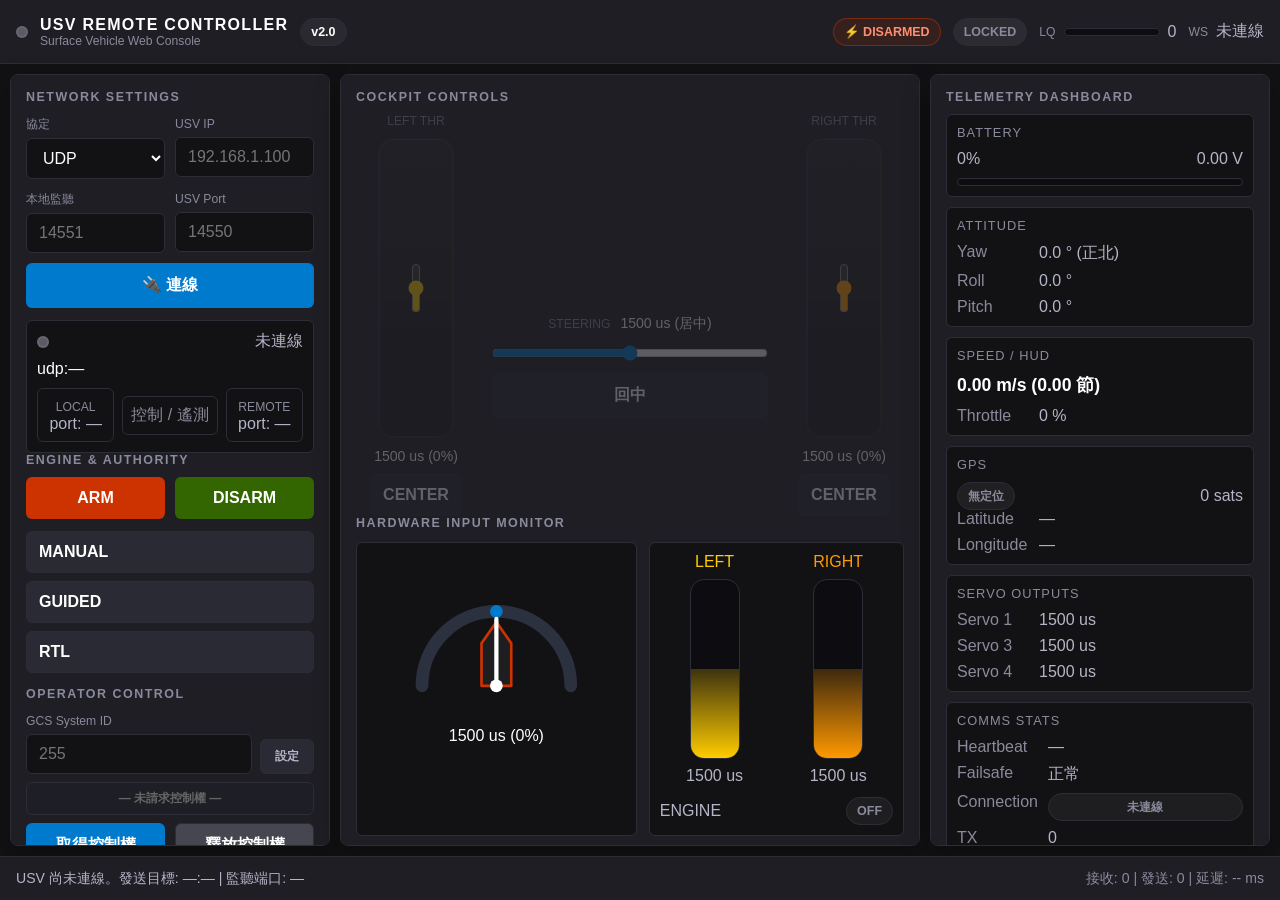
==== assets/index.html @ 4003ab5f "首次提交" ====
<!DOCTYPE html>
<html lang="zh-TW">
<head>
  <meta charset="UTF-8">
  <meta name="viewport" content="width=device-width, initial-scale=1.0">
  <title>USV Remote Controller</title>
  <link rel="stylesheet" href="style.css">
</head>
<body>
  <header class="app-header">
    <div class="header-left">
      <span class="status-dot offline" id="ws-dot"></span>
      <div>
        <div class="app-title">USV REMOTE CONTROLLER</div>
        <div class="app-subtitle">Surface Vehicle Web Console</div>
      </div>
      <span class="version-badge">v2.0</span>
    </div>

    <div class="header-right">
      <span class="arm-badge disarmed" id="arm-badge">⚡ DISARMED</span>
      <span class="mode-badge locked" id="mode-badge">LOCKED</span>
      <span class="failsafe-badge hidden" id="failsafe-badge">FAILSAFE</span>
      <div class="lq-wrap">
        <span class="mini-label">LQ</span>
        <div class="lq-track"><div id="lq-bar"></div></div>
        <span id="lq-val">0</span>
      </div>
      <div class="ws-wrap">
        <span class="mini-label">WS</span>
        <span id="ws-label">未連線</span>
      </div>
    </div>
  </header>

  <main class="main-grid">
    <section class="panel left-panel">
      <div class="section-title">Network Settings</div>
      <div class="field-grid">
        <div>
          <label class="field-label" for="conn-proto">協定</label>
          <select id="conn-proto" class="inp-field">
            <option value="udp">UDP</option>
            <option value="tcp">TCP</option>
          </select>
        </div>
        <div>
          <label class="field-label" for="conn-ip">USV IP</label>
          <input id="conn-ip" class="inp-field" type="text" placeholder="192.168.1.100">
        </div>
        <div>
          <label class="field-label" for="conn-local-port">本地監聽</label>
          <input id="conn-local-port" class="inp-field" type="number" min="1" max="65535" placeholder="14551">
        </div>
        <div>
          <label class="field-label" for="conn-port">USV Port</label>
          <input id="conn-port" class="inp-field" type="number" min="1" max="65535" placeholder="14550">
        </div>
      </div>

      <button id="conn-btn" class="btn-connect">🔌 連線</button>

      <div class="connection-status-card">
        <div class="conn-status-row">
          <span class="status-dot offline" id="usv-dot"></span>
          <span id="usv-status-text">未連線</span>
        </div>
        <div class="conn-route" id="conn-str-label">udp:—</div>
        <div class="diag-grid">
          <div class="diag-box">
            <span class="diag-title">LOCAL</span>
            <span id="diag-local-port">port: —</span>
          </div>
          <div class="diag-arrow">控制 / 遙測</div>
          <div class="diag-box">
            <span class="diag-title">REMOTE</span>
            <span id="diag-remote-port">port: —</span>
          </div>
        </div>
      </div>

      <div class="section-title">Engine & Authority</div>
      <div class="btn-row two-up">
        <button id="web-arm-btn" class="btn-arm">ARM</button>
        <button id="web-disarm-btn" class="btn-disarm">DISARM</button>
      </div>

      <div class="btn-stack">
        <button id="mode-manual-btn" class="btn-mode">MANUAL</button>
        <button id="mode-guided-btn" class="btn-mode">GUIDED</button>
        <button id="mode-rtl-btn" class="btn-mode">RTL</button>
      </div>

      <div class="section-title" style="margin-top:14px">Operator Control</div>
      <div class="sysid-row">
        <div>
          <label class="field-label" for="gcs-sysid">GCS System ID</label>
          <input id="gcs-sysid" class="inp-field" type="number" min="1" max="254" placeholder="255">
        </div>
        <button id="sysid-btn" class="btn-sysid">設定</button>
      </div>

      <div id="auth-status" class="auth-status auth-none">— 未請求控制權 —</div>

      <div class="btn-row two-up">
        <button id="acquire-ctrl-btn" class="btn-acquire">取得控制權</button>
        <button id="release-ctrl-btn" class="btn-release">釋放控制權</button>
      </div>

      <div class="toggle-row">
        <div>
          <div class="field-label">Web Control Authority</div>
          <div id="web-ctrl-status" class="toggle-status ctrl-off">⛔ 停用中（硬體輸入有效）</div>
        </div>
        <label class="switch">
          <input id="web-ctrl-en" type="checkbox">
          <span class="slider-pill"></span>
        </label>
      </div>

      <div class="check-row">
        <label><input id="chk-auto-center" type="checkbox" checked> 方向自動回中</label>
      </div>

      <div class="tip-block">
        <div class="tip-title">操作提示</div>
        <ul>
          <li>啟用 Web Control 後，網頁控制會接管操舵與油門。</li>
          <li>釋放方向滑桿時可自動回中。</li>
          <li>DISARM 會同步將左右油門重設為 1500 us。</li>
        </ul>
      </div>

      <div class="section-title">LED Indicators</div>
      <div class="led-grid">
        <div class="led-card" data-led="1"><div class="led-dot" id="led1-dot"></div><span>LED1</span></div>
        <div class="led-card" data-led="2"><div class="led-dot" id="led2-dot"></div><span>LED2</span></div>
        <div class="led-card" data-led="3"><div class="led-dot" id="led3-dot"></div><span>LED3</span></div>
        <div class="led-card" data-led="4"><div class="led-dot" id="led4-dot"></div><span>LED4</span></div>
      </div>

      <!-- LED 選色浮動面板 -->
      <div id="led-picker" class="led-picker" style="display:none">
        <div class="led-picker-title">LED <span id="led-picker-num">1</span> 顏色</div>
        <div class="led-picker-colors">
          <button class="led-color-btn" data-color="red"    style="background:#FF4D4D">紅</button>
          <button class="led-color-btn" data-color="green"  style="background:#00FF66">綠</button>
          <button class="led-color-btn" data-color="blue"   style="background:#007ACC">藍</button>
          <button class="led-color-btn" data-color="yellow" style="background:#FFCC00">黃</button>
          <button class="led-color-btn" data-color="off"    style="background:#333">關</button>
          <button class="led-color-btn auto" data-color="auto">自動</button>
        </div>
      </div>
    </section>

    <section class="panel center-panel">
      <div class="section-title">Cockpit Controls</div>
      <div class="cockpit-grid disabled" id="cockpit-grid">
        <div class="throttle-lane">
          <div class="slider-caption">LEFT THR</div>
          <div class="vslider-shell yellow">
            <input id="left-thr-ctrl" class="vslider yellow" type="range" min="1000" max="2000" value="1500" step="10">
          </div>
          <div class="slider-value" id="left-thr-ctrl-val">1500 us (0%)</div>
          <button id="left-thr-center" class="mini-center-btn">CENTER</button>
        </div>

        <div class="steer-zone">
          <div class="steer-header">
            <span class="slider-caption">STEERING</span>
            <span class="slider-value" id="steer-val-text">1500 us (居中)</span>
          </div>
          <input id="steer-slider" class="steer-slider" type="range" min="1000" max="2000" value="1500" step="10">
          <button id="steer-center-btn" class="center-btn">回中</button>
        </div>

        <div class="throttle-lane">
          <div class="slider-caption">RIGHT THR</div>
          <div class="vslider-shell orange">
            <input id="right-thr-ctrl" class="vslider orange" type="range" min="1000" max="2000" value="1500" step="10">
          </div>
          <div class="slider-value" id="right-thr-ctrl-val">1500 us (0%)</div>
          <button id="right-thr-center" class="mini-center-btn">CENTER</button>
        </div>
      </div>

      <div class="section-title">Hardware Input Monitor</div>
      <div class="hardware-monitor">
        <div class="monitor-card steer-monitor">
          <svg viewBox="0 0 220 160" class="monitor-steer-svg">
            <path d="M 40 125 A 70 70 0 0 1 180 125" class="steer-base"></path>
            <path id="steer-arc" d="M 110 55 A 0 0 0 0 0 110 55" class="steer-active"></path>
            
            <!-- Vessel Hull Outline Graphic -->
            <path id="web-vessel-hull" d="M 110 65 L 124 85 L 124 125 L 96 125 L 96 85 Z" class="vessel-hull"></path>
            
            <!-- Vessel Rudder Line -->
            <line x1="110" y1="125" x2="110" y2="145" id="web-rudder" class="vessel-rudder"></line>
            
            <line x1="110" y1="125" x2="110" y2="62" id="steer-needle" class="steer-needle"></line>
            <circle cx="110" cy="125" r="6" class="steer-hub"></circle>
          </svg>
          <div class="monitor-value" id="steer-val">1500 us (0%)</div>
        </div>

        <div class="monitor-card thr-monitor">
          <div class="thr-bar-group">
            <div class="thr-bar-col">
              <span class="bar-label yellow">LEFT</span>
              <div class="thr-bar-track"><div id="left-thr-bar" class="thr-bar-fill yellow"></div></div>
              <span id="left-thr-val">1500 us</span>
            </div>
            <div class="thr-bar-col">
              <span class="bar-label orange">RIGHT</span>
              <div class="thr-bar-track"><div id="right-thr-bar" class="thr-bar-fill orange"></div></div>
              <span id="right-thr-val">1500 us</span>
            </div>
          </div>
          <div class="engine-line">
            <span>ENGINE</span>
            <span id="engine-badge" class="engine-badge off">OFF</span>
          </div>
        </div>
      </div>
    </section>

    <section class="panel right-panel">
      <div class="section-title">Telemetry Dashboard</div>

      <div class="telemetry-block">
        <div class="block-head">Battery</div>
        <div class="kv-line"><span id="batt-pct-val">0%</span><span id="batt-volt-val">0.00 V</span></div>
        <div class="battery-track"><div id="batt-bar"></div></div>
      </div>

      <div class="telemetry-block">
        <div class="block-head">Attitude</div>
        <div class="kv-grid">
          <span>Yaw</span><span id="yaw-val">0.0 ° (正北)</span>
          <span>Roll</span><span id="roll-val">0.0 °</span>
          <span>Pitch</span><span id="pitch-val">0.0 °</span>
        </div>
      </div>

      <div class="telemetry-block">
        <div class="block-head">Speed / HUD</div>
        <div class="telemetry-big" id="speed-val">0.00 m/s (0.00 節)</div>
        <div class="kv-grid single-gap">
          <span>Throttle</span><span id="hud-throttle">0 %</span>
        </div>
      </div>

      <div class="telemetry-block">
        <div class="block-head">GPS</div>
        <div class="kv-line"><span id="gps-fix-val" class="gps-badge nofix">無定位</span><span id="gps-sats-val">0 sats</span></div>
        <div class="kv-grid">
          <span>Latitude</span><span id="gps-lat">—</span>
          <span>Longitude</span><span id="gps-lon">—</span>
        </div>
      </div>

      <div class="telemetry-block">
        <div class="block-head">Servo Outputs</div>
        <div class="kv-grid">
          <span>Servo 1</span><span id="servo1-raw">1500 us</span>
          <span>Servo 3</span><span id="servo3-raw">1500 us</span>
          <span>Servo 4</span><span id="servo4-raw">1500 us</span>
        </div>
      </div>

      <div class="telemetry-block">
        <div class="block-head">Comms Stats</div>
        <div class="kv-grid">
          <span>Heartbeat</span><span id="hb-age">—</span>
          <span>Failsafe</span><span id="failsafe-val">正常</span>
          <span>Connection</span><span id="conn-badge" class="conn-badge off">未連線</span>
          <span>TX</span><span id="tx-count">0</span>
          <span>RX</span><span id="rx-count">0</span>
        </div>
      </div>
    </section>
  </main>

  <footer class="app-footer">
    <div id="status-text">系統待命中。</div>
    <div id="comm-stats">接收: 0 | 發送: 0 | 延遲: -- ms</div>
  </footer>

  <script src="libs/socket.io.min.js"></script>
  <script src="app.js"></script>
</body>
</html>
---- assets/style.css ----
:root {
  --bg: #121214;
  --panel: #1E1E24;
  --border: #2D2D37;
  --text-dim: #8A8A9D;
  --text: #B5B5C9;
  --text-hi: #FFFFFF;
  --green: #00FF66;
  --blue: #007ACC;
  --yellow: #FFCC00;
  --orange: #FF9900;
  --red: #CC3300;
  --olive: #336600;
  --shadow: 0 10px 28px rgba(0, 0, 0, 0.28);
}

* {
  box-sizing: border-box;
}

html,
body {
  margin: 0;
  min-height: 100%;
  background: var(--bg);
  color: var(--text);
  font-family: 'Segoe UI', Arial, sans-serif;
}

body {
  display: flex;
  flex-direction: column;
  height: 100vh;
  overflow: hidden;
}

.app-header {
  display: flex;
  align-items: center;
  justify-content: space-between;
  gap: 12px;
  min-height: 64px;
  padding: 10px 16px;
  background: var(--panel);
  border-bottom: 1px solid var(--border);
}

.header-left,
.header-right {
  display: flex;
  align-items: center;
  gap: 12px;
}

.app-title {
  color: var(--text-hi);
  font-size: 1rem;
  font-weight: 700;
  letter-spacing: 0.08em;
}

.app-subtitle,
.mini-label,
.field-label,
.section-title,
.diag-title,
.slider-caption,
.tip-title,
.block-head {
  color: var(--text-dim);
}

.app-subtitle,
.mini-label,
.field-label,
.diag-title,
.slider-caption {
  font-size: 0.76rem;
}

.section-title {
  margin: 0 0 10px;
  font-size: 0.78rem;
  font-weight: 700;
  letter-spacing: 0.12em;
  text-transform: uppercase;
}

.version-badge,
.arm-badge,
.mode-badge,
.failsafe-badge,
.conn-badge,
.gps-badge,
.engine-badge {
  display: inline-flex;
  align-items: center;
  justify-content: center;
  min-height: 28px;
  padding: 0 10px;
  border-radius: 999px;
  border: 1px solid var(--border);
  font-size: 0.78rem;
  font-weight: 700;
}

.version-badge {
  background: rgba(255, 255, 255, 0.05);
  color: var(--text-hi);
}

.arm-badge.armed {
  background: rgba(0, 255, 102, 0.14);
  color: var(--green);
  border-color: rgba(0, 255, 102, 0.4);
}

.arm-badge.disarmed {
  background: rgba(204, 51, 0, 0.14);
  color: #ff8f73;
  border-color: rgba(204, 51, 0, 0.45);
}

.mode-badge.manual {
  background: rgba(0, 122, 204, 0.2);
  color: #74c7ff;
}

.mode-badge.guided {
  background: rgba(138, 138, 157, 0.16);
  color: #d0d0de;
}

.mode-badge.rtl {
  background: rgba(204, 51, 0, 0.18);
  color: #ff9b7f;
}

.mode-badge.locked {
  background: rgba(255, 255, 255, 0.06);
  color: var(--text-dim);
}

.failsafe-badge {
  background: rgba(204, 51, 0, 0.22);
  color: #ffd7cb;
  border-color: rgba(204, 51, 0, 0.48);
}

.failsafe-badge.hidden {
  display: none;
}

.failsafe-badge:not(.hidden) {
  animation: blink-failsafe 1s steps(2, jump-none) infinite;
}

@keyframes blink-failsafe {
  50% { opacity: 0.35; }
}

.status-dot,
.led-dot {
  border-radius: 50%;
  flex: 0 0 auto;
}

.status-dot {
  width: 12px;
  height: 12px;
  border: 2px solid rgba(255, 255, 255, 0.08);
  background: #5b5b66;
}

.status-dot.online {
  background: var(--green);
  box-shadow: 0 0 10px rgba(0, 255, 102, 0.55);
}

.status-dot.offline {
  background: #5b5b66;
}

.lq-wrap,
.ws-wrap {
  display: flex;
  align-items: center;
  gap: 8px;
}

.lq-track {
  width: 96px;
  height: 8px;
  border-radius: 999px;
  background: #0d0d11;
  border: 1px solid var(--border);
  overflow: hidden;
}

#lq-bar {
  width: 0;
  height: 100%;
  border-radius: inherit;
  background: linear-gradient(90deg, var(--red), var(--yellow), var(--green));
}

.main-grid {
  flex: 1;
  display: grid;
  grid-template-columns: 340px 1fr 380px;
  gap: 10px;
  padding: 10px;
  min-height: 0;
}

.panel {
  background: var(--panel);
  border: 1px solid var(--border);
  border-radius: 8px;
  padding: 15px;
  overflow: auto;
  box-shadow: var(--shadow);
}

.field-grid {
  display: grid;
  grid-template-columns: repeat(2, minmax(0, 1fr));
  gap: 10px;
}

.inp-field {
  width: 100%;
  margin-top: 5px;
  padding: 10px 12px;
  border-radius: 6px;
  border: 1px solid var(--border);
  background: var(--bg);
  color: var(--text-hi);
  font: inherit;
}

.inp-field:focus {
  outline: none;
  border-color: var(--blue);
  box-shadow: 0 0 0 2px rgba(0, 122, 204, 0.18);
}

button {
  border: 1px solid transparent;
  border-radius: 6px;
  color: var(--text-hi);
  font: inherit;
  font-weight: 700;
  cursor: pointer;
  transition: transform 0.12s ease, opacity 0.12s ease, border-color 0.12s ease;
}

button:hover {
  transform: translateY(-1px);
}

button:active {
  transform: translateY(0);
}

.btn-connect,
.btn-arm,
.btn-disarm,
.btn-mode,
.center-btn,
.mini-center-btn {
  width: 100%;
  padding: 11px 12px;
}

.btn-connect {
  margin-top: 10px;
  background: var(--blue);
}

.btn-connect.busy {
  opacity: 0.75;
}

.btn-arm {
  background: var(--red);
}

.btn-disarm {
  background: var(--olive);
}

.btn-mode {
  background: #2A2A34;
  border-color: var(--border);
  text-align: left;
}

.btn-mode.active-manual {
  background: var(--blue);
  border-color: rgba(116, 199, 255, 0.4);
}

.btn-mode.active-guided {
  background: #464656;
  border-color: #6a6a80;
}

.btn-mode.active-rtl {
  background: var(--red);
  border-color: rgba(255, 155, 127, 0.3);
}

.btn-row.two-up {
  display: grid;
  grid-template-columns: repeat(2, minmax(0, 1fr));
  gap: 10px;
}

.btn-stack {
  display: grid;
  gap: 8px;
  margin-top: 12px;
}

.connection-status-card,
.tip-block,
.telemetry-block,
.monitor-card {
  background: var(--bg);
  border: 1px solid var(--border);
  border-radius: 6px;
}

.connection-status-card,
.tip-block,
.monitor-card,
.telemetry-block {
  padding: 10px;
}

.connection-status-card {
  margin-top: 12px;
}

.conn-status-row,
.kv-line,
.toggle-row,
.engine-line,
.steer-header,
.app-footer {
  display: flex;
  align-items: center;
  justify-content: space-between;
  gap: 10px;
}

.conn-route {
  margin-top: 8px;
  color: var(--text-hi);
  word-break: break-all;
}

.diag-grid {
  display: grid;
  grid-template-columns: 1fr auto 1fr;
  gap: 8px;
  align-items: center;
  margin-top: 10px;
}

.diag-box,
.diag-arrow {
  padding: 8px;
  border-radius: 6px;
  border: 1px solid var(--border);
  text-align: center;
}

.diag-arrow {
  color: var(--text-dim);
}

.toggle-row,
.check-row {
  margin-top: 12px;
}

.toggle-status.ctrl-on {
  color: var(--green);
}

.toggle-status.ctrl-off {
  color: var(--text-dim);
}

.switch {
  position: relative;
  display: inline-flex;
  width: 58px;
  height: 32px;
}

.switch input {
  opacity: 0;
  width: 0;
  height: 0;
}

.slider-pill {
  position: absolute;
  inset: 0;
  border-radius: 999px;
  background: #44444f;
  border: 1px solid var(--border);
  transition: background 0.2s ease;
}

.slider-pill::before {
  content: '';
  position: absolute;
  top: 3px;
  left: 4px;
  width: 24px;
  height: 24px;
  border-radius: 50%;
  background: var(--text-hi);
  transition: transform 0.2s ease;
}

.switch input:checked + .slider-pill {
  background: rgba(0, 255, 102, 0.22);
}

.switch input:checked + .slider-pill::before {
  transform: translateX(25px);
}

.check-row label {
  display: flex;
  align-items: center;
  gap: 8px;
}

.tip-block {
  margin-top: 12px;
}

.tip-block ul {
  margin: 8px 0 0 18px;
  padding: 0;
  color: var(--text);
}

.tip-block li + li {
  margin-top: 6px;
}

.led-grid {
  display: grid;
  grid-template-columns: repeat(2, minmax(0, 1fr));
  gap: 10px;
}

.led-card {
  display: flex;
  align-items: center;
  gap: 10px;
  padding: 10px;
  border-radius: 6px;
  background: var(--bg);
  border: 1px solid var(--border);
  cursor: pointer;
  user-select: none;
  transition: border-color 0.15s;
}
.led-card:hover { border-color: var(--blue); }

/* LED 選色浮動面板 */
.led-picker {
  position: absolute;
  z-index: 200;
  background: #1E1E24;
  border: 1px solid var(--blue);
  border-radius: 10px;
  padding: 12px 14px;
  box-shadow: 0 8px 28px rgba(0,0,0,0.6);
  min-width: 200px;
}
.led-picker-title {
  font-size: 0.82rem;
  color: var(--text-dim);
  margin-bottom: 10px;
  text-align: center;
}
.led-picker-colors {
  display: flex;
  gap: 8px;
  flex-wrap: wrap;
  justify-content: center;
}
.led-color-btn {
  width: 40px;
  height: 32px;
  border: none;
  border-radius: 6px;
  font-size: 0.78rem;
  font-weight: 600;
  color: #000;
  cursor: pointer;
  transition: transform 0.1s, box-shadow 0.1s;
}
.led-color-btn:hover { transform: scale(1.1); box-shadow: 0 0 8px rgba(255,255,255,0.2); }
.led-color-btn.auto { background: #2D2D37; color: var(--text-hi); border: 1px solid var(--border); }

.led-dot {
  width: 28px;
  height: 28px;
  background: #2c2c36;
  border: 2px solid rgba(255, 255, 255, 0.08);
}

.cockpit-grid {
  display: grid;
  grid-template-columns: 140px 1fr 140px;
  gap: 16px;
  align-items: end;
}

.cockpit-grid.disabled {
  opacity: 0.3;
  pointer-events: none;
}

.throttle-lane,
.steer-zone {
  display: flex;
  flex-direction: column;
  align-items: center;
  gap: 10px;
}

.vslider-shell {
  width: 76px;
  min-height: 300px;
  padding: 16px 0;
  border-radius: 16px;
  border: 1px solid var(--border);
  background: linear-gradient(180deg, rgba(255,255,255,0.04), rgba(0,0,0,0.18));
  display: flex;
  align-items: center;
  justify-content: center;
}

.vslider-shell.yellow {
  box-shadow: inset 0 0 0 1px rgba(255, 204, 0, 0.12);
}

.vslider-shell.orange {
  box-shadow: inset 0 0 0 1px rgba(255, 153, 0, 0.12);
}

.vslider {
  width: 360px;
  height: 50px;
  writing-mode: vertical-lr;
  direction: rtl;
  appearance: slider-vertical;
  background: transparent;
}

.vslider.yellow { accent-color: var(--yellow); }
.vslider.orange { accent-color: var(--orange); }

/* 垂直油門滑桿：拉桿變長 (writing-mode vertical 下 height 控制沿軌道方向長度) */
.vslider::-webkit-slider-thumb {
  -webkit-appearance: none;
  width: 20px;
  height: 60px;
  border-radius: 6px;
  cursor: grab;
}
.vslider.yellow::-webkit-slider-thumb { background: var(--yellow); }
.vslider.orange::-webkit-slider-thumb { background: var(--orange); }
.vslider::-moz-range-thumb {
  width: 20px;
  height: 60px;
  border-radius: 6px;
  border: none;
  cursor: grab;
}
.vslider.yellow::-moz-range-thumb { background: var(--yellow); }
.vslider.orange::-moz-range-thumb { background: var(--orange); }

.slider-value {
  color: var(--text-hi);
  font-size: 0.88rem;
  text-align: center;
}

.steer-zone {
  min-height: 300px;
  justify-content: center;
}

.steer-slider {
  width: 100%;
  accent-color: var(--blue);
}

/* 水平方向舵：拉桿變短 */
.steer-slider::-webkit-slider-thumb {
  -webkit-appearance: none;
  width: 14px;
  height: 22px;
  border-radius: 4px;
  background: var(--blue);
  cursor: grab;
}
.steer-slider::-moz-range-thumb {
  width: 14px;
  height: 22px;
  border-radius: 4px;
  background: var(--blue);
  border: none;
  cursor: grab;
}

.center-btn,
.mini-center-btn {
  background: #2A2A34;
  border-color: var(--border);
}

.mini-center-btn {
  width: auto;
  min-width: 76px;
}

.hardware-monitor {
  display: grid;
  grid-template-columns: 1.1fr 1fr;
  gap: 12px;
  margin-top: 12px;
}

.monitor-steer-svg {
  width: 100%;
  height: 170px;
}

.steer-base {
  fill: none;
  stroke: #2c313f;
  stroke-width: 12;
  stroke-linecap: round;
}

.steer-active {
  fill: none;
  stroke: var(--blue);
  stroke-width: 12;
  stroke-linecap: round;
}

.steer-needle {
  stroke: var(--text-hi);
  stroke-width: 4;
  stroke-linecap: round;
}

.steer-hub {
  fill: var(--text-hi);
}

.monitor-value {
  text-align: center;
  color: var(--text-hi);
}

.thr-bar-group {
  display: grid;
  grid-template-columns: repeat(2, minmax(0, 1fr));
  gap: 14px;
}

.thr-bar-col {
  display: flex;
  flex-direction: column;
  align-items: center;
  gap: 8px;
}

.bar-label.yellow { color: var(--yellow); }
.bar-label.orange { color: var(--orange); }

.thr-bar-track {
  position: relative;
  width: 50px;
  height: 180px;
  border-radius: 14px;
  background: #0d0d11;
  border: 1px solid var(--border);
  overflow: hidden;
}

.thr-bar-fill {
  position: absolute;
  left: 0;
  right: 0;
  bottom: 0;
  height: 50%;
}

.thr-bar-fill.yellow {
  background: linear-gradient(180deg, rgba(255, 204, 0, 0.2), var(--yellow));
}

.thr-bar-fill.orange {
  background: linear-gradient(180deg, rgba(255, 153, 0, 0.2), var(--orange));
}

.engine-line {
  margin-top: 12px;
}

.engine-badge.on {
  color: var(--green);
  background: rgba(0, 255, 102, 0.12);
  border-color: rgba(0, 255, 102, 0.3);
}

.engine-badge.off {
  color: var(--text-dim);
  background: rgba(255, 255, 255, 0.05);
}

.telemetry-block {
  margin-bottom: 10px;
}

.block-head {
  font-size: 0.8rem;
  text-transform: uppercase;
  letter-spacing: 0.08em;
  margin-bottom: 10px;
}

.kv-grid {
  display: grid;
  grid-template-columns: minmax(72px, auto) 1fr;
  gap: 8px 10px;
}

.kv-grid > span:nth-child(odd) {
  color: var(--text-dim);
}

.single-gap {
  margin-top: 10px;
}

.telemetry-big {
  color: var(--text-hi);
  font-size: 1.1rem;
  font-weight: 700;
}

.battery-track {
  width: 100%;
  height: 8px;
  margin-top: 10px;
  border-radius: 999px;
  background: #0d0d11;
  overflow: hidden;
  border: 1px solid var(--border);
}

#batt-bar {
  width: 0;
  height: 100%;
  background: var(--green);
}

.gps-badge.nofix {
  color: var(--text-dim);
  background: rgba(255,255,255,0.06);
}

.gps-badge.fix2d {
  color: #ffd36b;
  background: rgba(255, 204, 0, 0.15);
}

.gps-badge.fix3d {
  color: var(--green);
  background: rgba(0, 255, 102, 0.12);
}

.conn-badge.on {
  color: var(--green);
  background: rgba(0, 255, 102, 0.12);
}

.conn-badge.off {
  color: var(--text-dim);
  background: rgba(255, 255, 255, 0.05);
}

.app-footer {
  height: 44px;
  padding: 0 16px;
  background: var(--panel);
  border-top: 1px solid var(--border);
  color: var(--text-dim);
  font-size: 0.88rem;
}

#status-text {
  color: var(--text);
}

@media (max-width: 1320px) {
  .main-grid {
    grid-template-columns: 320px 1fr 340px;
  }

  .cockpit-grid {
    grid-template-columns: 120px 1fr 120px;
  }
}

@media (max-width: 1120px) {
  body {
    height: auto;
    overflow: auto;
  }

  .main-grid {
    grid-template-columns: 1fr 1fr;
  }

  .right-panel {
    grid-column: 1 / -1;
  }
}

@media (max-width: 860px) {
  .app-header,
  .header-right,
  .main-grid,
  .hardware-monitor,
  .cockpit-grid,
  .field-grid {
    display: flex;
    flex-direction: column;
  }

  .main-grid {
    padding-bottom: 80px;
  }

  .vslider-shell {
    min-height: 220px;
  }

  .app-footer {
    flex-direction: column;
    justify-content: center;
    padding: 8px 16px;
  }
}

/* ── Operator Control (SysID + Authority) ───────────────────────────────── */
.sysid-row {
  display: flex;
  align-items: flex-end;
  gap: 8px;
  margin-bottom: 8px;
}

.sysid-row > div { flex: 1; }

.btn-sysid {
  flex-shrink: 0;
  padding: 8px 14px;
  background: #2A2A34;
  border: 1px solid var(--border);
  border-radius: 6px;
  color: var(--text);
  cursor: pointer;
  font-size: 12px;
  white-space: nowrap;
}

.btn-sysid:hover { background: #3a3a48; }

.btn-acquire,
.btn-release {
  width: 100%;
  padding: 11px 12px;
}

.btn-acquire {
  background: var(--blue);
}

.btn-release {
  background: #464650;
  border-color: var(--border);
}

.auth-status {
  text-align: center;
  padding: 7px 10px;
  border-radius: 6px;
  font-size: 12px;
  font-weight: 600;
  margin-bottom: 8px;
  border: 1px solid transparent;
  transition: background 0.3s, color 0.3s;
}

.auth-none    { background: #1e1e26; color: #666; border-color: var(--border); }
.auth-pending { background: #332800; color: var(--yellow); border-color: var(--yellow); }
.auth-granted { background: #003318; color: var(--green);  border-color: var(--green); }
.auth-denied  { background: #330000; color: var(--red);    border-color: var(--red); }

/* ── SVG Vessel Contour Styles ─────────────────────────────────────────── */
.vessel-hull {
  fill: rgba(255, 255, 255, 0.05);
  stroke: var(--red);
  stroke-width: 2.5;
  stroke-linejoin: round;
  transition: stroke 0.3s ease, fill 0.3s ease;
}

.vessel-hull.armed {
  stroke: var(--green);
  fill: rgba(0, 255, 102, 0.08);
}

.vessel-rudder {
  stroke: var(--cyan);
  stroke-width: 4;
  stroke-linecap: round;
}
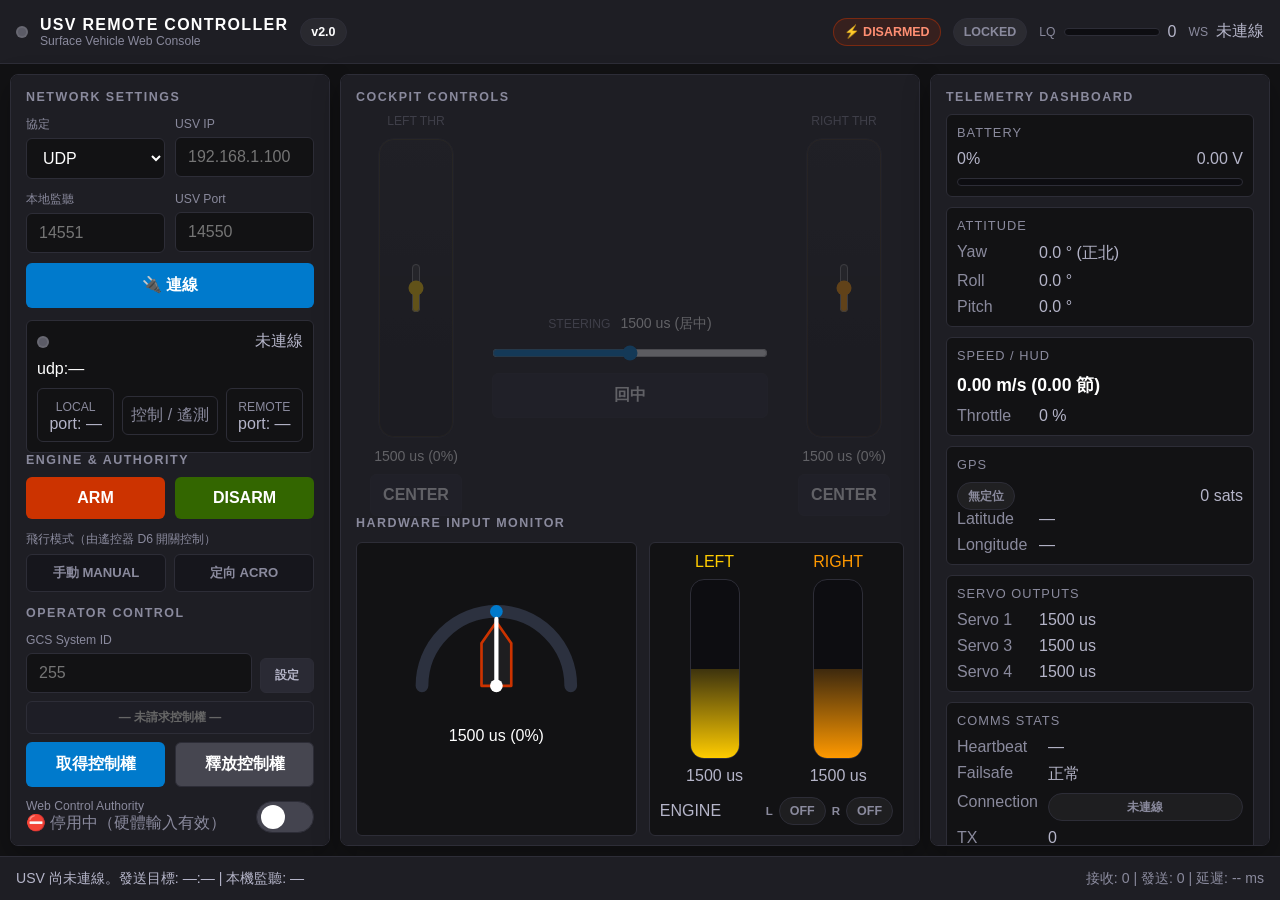
==== commit 9941b08a: "Add physical controls (E-STOP, per-engine, authority) and 手動/定向 modes Hardware inputs, all debounced" ====
--- a/assets/index.html
+++ b/assets/index.html
@@ -7,6 +7,22 @@
   <link rel="stylesheet" href="style.css">
 </head>
 <body>
+  <!-- Emergency-stop overlay. Covers the console while the latch is engaged —
+       nothing on the page below it can be acted on anyway. Clearing is
+       hardware-only by design, so this carries instructions, not a button. -->
+  <div id="estop-overlay" class="estop-overlay hidden">
+    <div class="estop-box">
+      <div class="estop-title">緊急停止</div>
+      <div class="estop-sub">通訊已切斷 — 所有控制指令已停止</div>
+      <div class="estop-steps">
+        <div>1. 確認船艇已停止</div>
+        <div>2. 旋轉復位實體緊急停止按鈕</div>
+        <div>3. 長按控制權按鈕 2 秒以解除</div>
+      </div>
+      <div id="estop-btn-state" class="estop-btn-state">實體按鈕：尚未復位</div>
+    </div>
+  </div>
+
   <header class="app-header">
     <div class="header-left">
       <span class="status-dot offline" id="ws-dot"></span>
@@ -85,11 +101,14 @@
         <button id="web-disarm-btn" class="btn-disarm">DISARM</button>
       </div>
 
-      <div class="btn-stack">
-        <button id="mode-manual-btn" class="btn-mode">MANUAL</button>
-        <button id="mode-guided-btn" class="btn-mode">GUIDED</button>
-        <button id="mode-rtl-btn" class="btn-mode">RTL</button>
-      </div>
+      <!-- Mode is driven by the D6 switch on the controller; this is a read-out,
+           not a control. Two authorities over one setting would fight. -->
+      <div class="field-label" style="margin-top:12px">飛行模式（由遙控器 D6 開關控制）</div>
+      <div class="mode-readout">
+        <div id="mode-ro-manual" class="mode-slot">手動 MANUAL</div>
+        <div id="mode-ro-acro" class="mode-slot">定向 ACRO</div>
+      </div>
+      <div id="mode-note" class="mode-note hidden"></div>
 
       <div class="section-title" style="margin-top:14px">Operator Control</div>
       <div class="sysid-row">
@@ -218,7 +237,12 @@
           </div>
           <div class="engine-line">
             <span>ENGINE</span>
-            <span id="engine-badge" class="engine-badge off">OFF</span>
+            <span class="engine-pair">
+              <span class="engine-side">L</span>
+              <span id="engine-l-badge" class="engine-badge off">OFF</span>
+              <span class="engine-side">R</span>
+              <span id="engine-r-badge" class="engine-badge off">OFF</span>
+            </span>
           </div>
         </div>
       </div>
--- a/assets/style.css
+++ b/assets/style.css
@@ -722,6 +722,22 @@
 
 .engine-line {
   margin-top: 12px;
+  display: flex;
+  align-items: center;
+  justify-content: space-between;
+  gap: 10px;
+}
+
+.engine-pair {
+  display: inline-flex;
+  align-items: center;
+  gap: 6px;
+}
+
+.engine-side {
+  font-size: 0.72rem;
+  font-weight: 700;
+  color: var(--text-dim);
 }
 
 .engine-badge.on {
@@ -921,6 +937,135 @@
   transition: background 0.3s, color 0.3s;
 }
 
+/* ── Mode read-out (driven by the controller's D6 switch) ───────────────── */
+.mode-readout {
+  display: grid;
+  grid-template-columns: 1fr 1fr;
+  gap: 8px;
+  margin-top: 6px;
+}
+
+.mode-slot {
+  padding: 9px 6px;
+  text-align: center;
+  font-size: 0.82rem;
+  font-weight: 700;
+  border-radius: 6px;
+  border: 1px solid var(--border);
+  background: #16161c;
+  color: var(--text-dim);
+  transition: background 0.25s, color 0.25s, border-color 0.25s;
+}
+
+.mode-slot.active {
+  background: rgba(0, 255, 102, 0.12);
+  border-color: var(--green);
+  color: var(--green);
+}
+
+.mode-note {
+  margin-top: 8px;
+  padding: 7px 10px;
+  border-radius: 6px;
+  font-size: 0.8rem;
+  font-weight: 700;
+}
+
+.mode-note.hidden {
+  display: none;
+}
+
+.mode-note.warn {
+  background: #332800;
+  color: var(--yellow);
+  border: 1px solid var(--yellow);
+}
+
+.mode-badge.acro {
+  background: rgba(0, 255, 102, 0.12);
+  border-color: var(--green);
+  color: var(--green);
+}
+
+.mode-badge.manual {
+  background: rgba(0, 204, 255, 0.12);
+  border-color: var(--cyan, #0cf);
+  color: var(--cyan, #0cf);
+}
+
+/* ── Emergency stop overlay ─────────────────────────────────────────────── */
+.estop-overlay.hidden {
+  display: none;
+}
+
+.estop-overlay {
+  position: fixed;
+  inset: 0;
+  z-index: 9999;
+  display: flex;
+  align-items: center;
+  justify-content: center;
+  background: rgba(90, 0, 0, 0.88);
+  backdrop-filter: blur(3px);
+  animation: estop-pulse 1s steps(1, end) infinite;
+}
+
+@keyframes estop-pulse {
+  0%,  50% { background: rgba(120, 0, 0, 0.9); }
+  51%, 100% { background: rgba(60, 0, 0, 0.9); }
+}
+
+.estop-box {
+  max-width: 480px;
+  padding: 28px 34px;
+  text-align: center;
+  background: #0b0b0f;
+  border: 3px solid var(--yellow);
+  border-radius: 10px;
+  box-shadow: 0 0 40px rgba(255, 0, 0, 0.6);
+}
+
+.estop-title {
+  font-size: 2.4rem;
+  font-weight: 900;
+  letter-spacing: 6px;
+  color: var(--red);
+}
+
+.estop-sub {
+  margin-top: 8px;
+  font-size: 0.95rem;
+  font-weight: 700;
+  color: #fff;
+}
+
+.estop-steps {
+  margin-top: 18px;
+  padding-top: 14px;
+  border-top: 1px solid rgba(255, 255, 255, 0.15);
+  font-size: 0.88rem;
+  line-height: 1.9;
+  text-align: left;
+  color: var(--text-dim);
+}
+
+.estop-btn-state {
+  margin-top: 16px;
+  padding: 7px 10px;
+  border-radius: 6px;
+  font-size: 0.85rem;
+  font-weight: 700;
+  background: #330000;
+  color: var(--red);
+  border: 1px solid var(--red);
+}
+
+.estop-btn-state.ready {
+  background: #332800;
+  color: var(--yellow);
+  border-color: var(--yellow);
+}
+
 .auth-none    { background: #1e1e26; color: #666; border-color: var(--border); }
 .auth-pending { background: #332800; color: var(--yellow); border-color: var(--yellow); }
 .auth-granted { background: #003318; color: var(--green);  border-color: var(--green); }
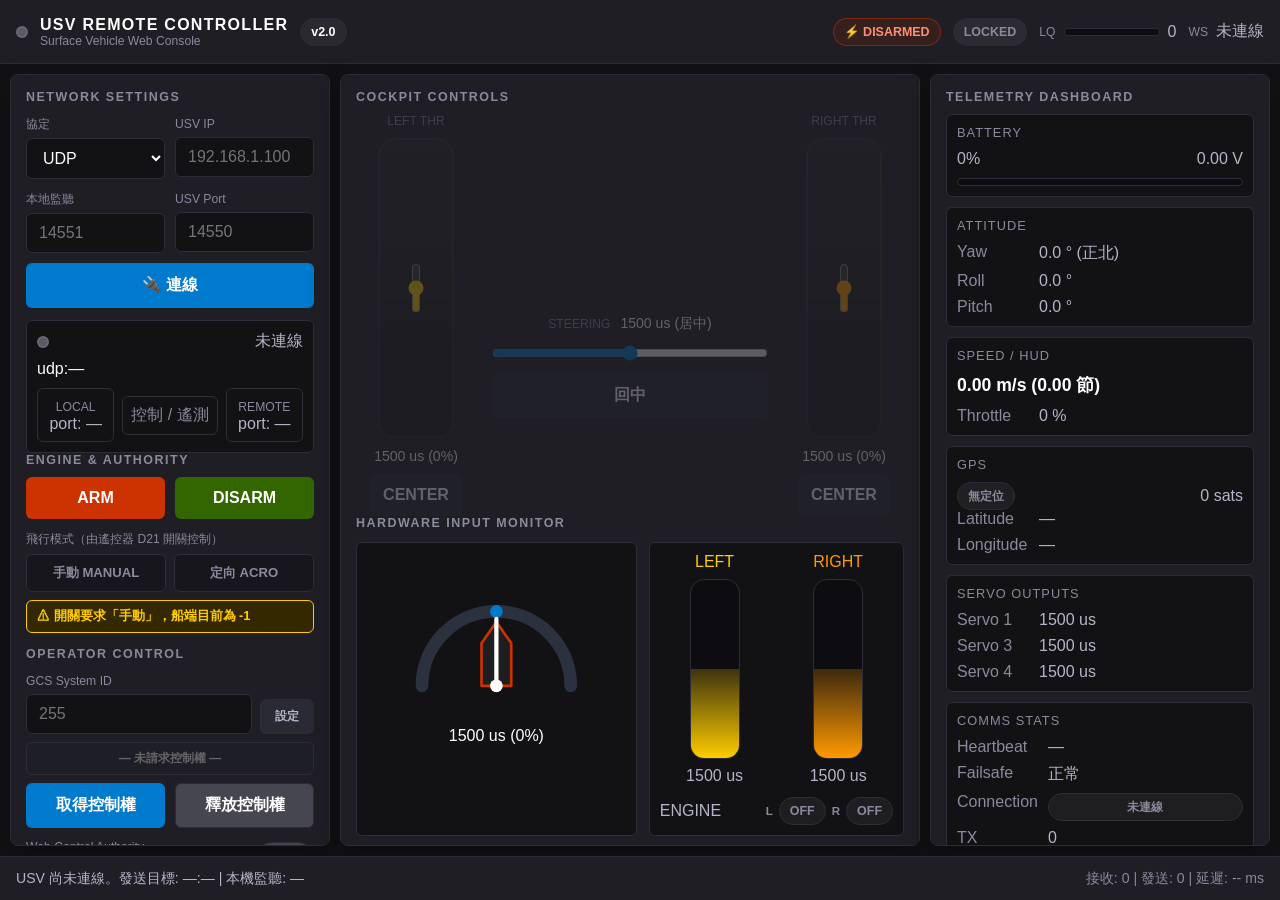
==== commit 47053d38: "feat(hardware): 規劃雙 APEM SN 推桿與 40x24 洞洞板正反面電路佈局並產出工程圖 - 新增雙通道 APEM SN 霍爾效應 T-Bar 油門推桿支援 (A1 左油門, A2" ====
--- a/assets/index.html
+++ b/assets/index.html
@@ -101,9 +101,9 @@
         <button id="web-disarm-btn" class="btn-disarm">DISARM</button>
       </div>
 
-      <!-- Mode is driven by the D6 switch on the controller; this is a read-out,
+      <!-- Mode is driven by the D21 switch on the controller; this is a read-out,
            not a control. Two authorities over one setting would fight. -->
-      <div class="field-label" style="margin-top:12px">飛行模式（由遙控器 D6 開關控制）</div>
+      <div class="field-label" style="margin-top:12px">飛行模式（由遙控器 D21 開關控制）</div>
       <div class="mode-readout">
         <div id="mode-ro-manual" class="mode-slot">手動 MANUAL</div>
         <div id="mode-ro-acro" class="mode-slot">定向 ACRO</div>
--- a/assets/style.css
+++ b/assets/style.css
@@ -123,6 +123,7 @@
 
 .mode-badge.manual {
   background: rgba(0, 122, 204, 0.2);
+  border-color: #74c7ff;
   color: #74c7ff;
 }
 
@@ -987,11 +988,6 @@
   color: var(--green);
 }
 
-.mode-badge.manual {
-  background: rgba(0, 204, 255, 0.12);
-  border-color: var(--cyan, #0cf);
-  color: var(--cyan, #0cf);
-}
 
 /* ── Emergency stop overlay ─────────────────────────────────────────────── */
 .estop-overlay.hidden {
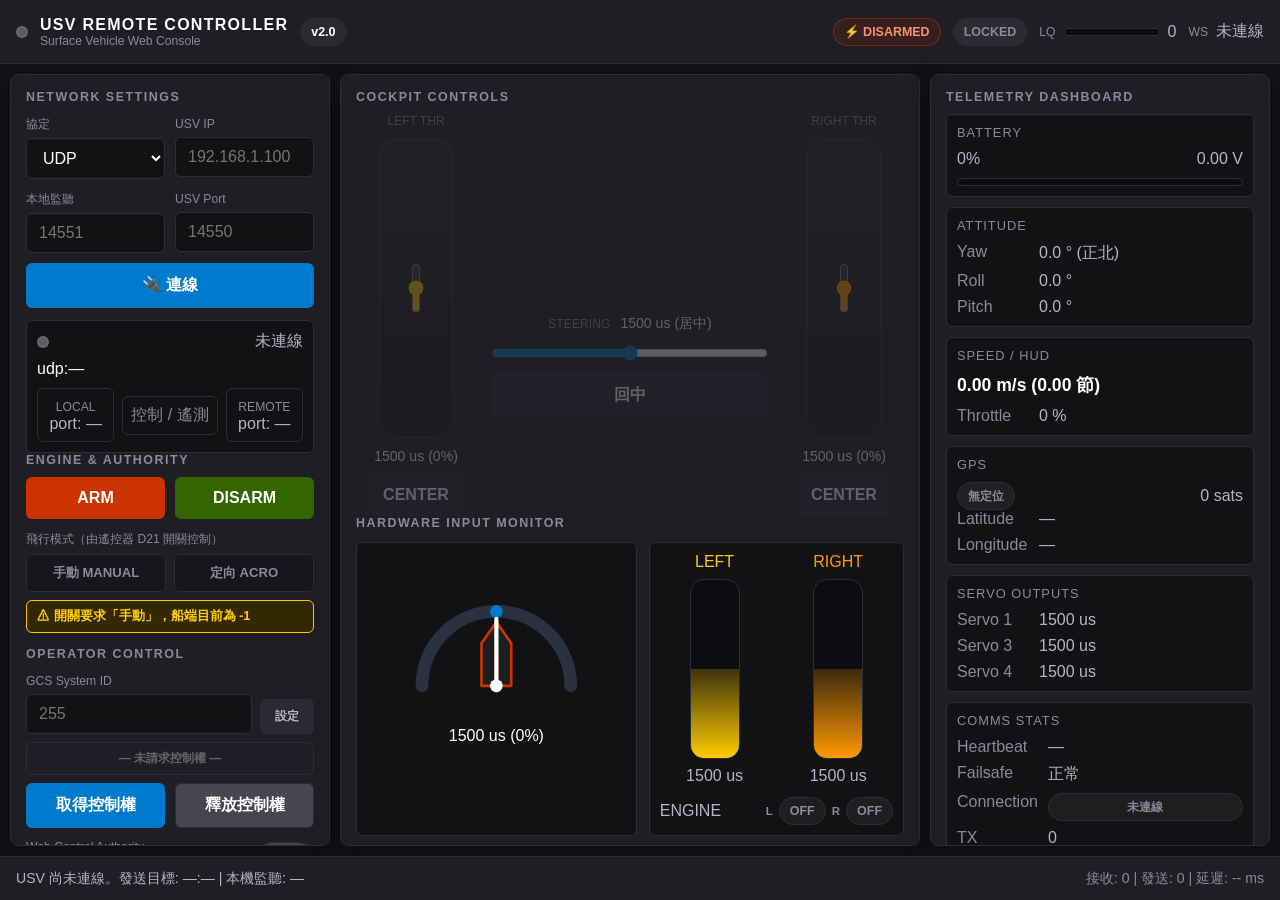
==== commit 3ba868f6: "feat(calib): 網頁可設定 AI 比例轉換／反向與 DI ON/OFF 反向，校正下發 MCU 並持久化 - sketch: AiCal 校正結構取代 #define 端點，ai_map()" ====
--- a/assets/index.html
+++ b/assets/index.html
@@ -246,6 +246,40 @@
           </div>
         </div>
       </div>
+
+      <!-- Input calibration: AI scale / reverse and DI invert. Values live on the
+           MPU (python/input_calib.json) and are pushed to the MCU with set_calib,
+           so the LCD, the local E-STOP logic and the RC output all use the same
+           mapping. Rows are generated by app.js from AI_DEFS / DI_DEFS. -->
+      <details class="calib-details" id="calib-details">
+        <summary class="calib-summary">
+          <span class="section-title" style="margin:0">Input Calibration 輸入校正</span>
+          <span id="calib-mcu-badge" class="calib-badge off">MCU 未同步</span>
+        </summary>
+        <div class="calib-note">
+          <b>AI 比例轉換：</b>把方向盤／推桿轉到端點，按「取」擷取當下 ADC 原始值到最小／最大；
+          中點填 0 代表自動取中；勾「反向」可顛倒方向。
+          <b>DI 反向：</b>勾選後該路開關的 ON/OFF 判定顛倒（例如急停 NC 改 NO 接法）。
+          儲存後立即下發 MCU 並保存在 MPU，MCU 重開機會自動重送。引擎 ON 或 ARMED 期間不可修改。
+        </div>
+        <table class="calib-table" id="calib-ai-table">
+          <thead>
+            <tr><th>AI 類比輸入</th><th>ADC 原始</th><th>最小</th><th>中點</th><th>最大</th><th>反向</th><th>目前輸出</th></tr>
+          </thead>
+          <tbody></tbody>
+        </table>
+        <table class="calib-table" id="calib-di-table">
+          <thead>
+            <tr><th>DI 數位輸入</th><th>腳位電平</th><th>邏輯狀態</th><th>反向</th></tr>
+          </thead>
+          <tbody></tbody>
+        </table>
+        <div class="calib-actions">
+          <button id="calib-save" class="btn-sysid">💾 儲存並套用</button>
+          <button id="calib-reset" class="btn-sysid">↺ 還原預設</button>
+          <span id="calib-msg" class="calib-msg"></span>
+        </div>
+      </details>
     </section>
 
     <section class="panel right-panel">
--- a/assets/style.css
+++ b/assets/style.css
@@ -1086,3 +1086,141 @@
   stroke-width: 4;
   stroke-linecap: round;
 }
+
+/* ── Input Calibration panel ─────────────────────────────────────────────── */
+.calib-details {
+  margin-top: 14px;
+  border: 1px solid var(--border);
+  border-radius: 8px;
+  background: rgba(0, 0, 0, 0.18);
+}
+
+.calib-summary {
+  display: flex;
+  align-items: center;
+  justify-content: space-between;
+  gap: 10px;
+  padding: 10px 12px;
+  cursor: pointer;
+  list-style: none;
+}
+
+.calib-summary::-webkit-details-marker { display: none; }
+
+.calib-summary::before {
+  content: '▸';
+  color: var(--text-dim);
+  margin-right: 6px;
+}
+
+.calib-details[open] .calib-summary::before { content: '▾'; }
+
+.calib-badge {
+  font-size: 0.7rem;
+  padding: 2px 8px;
+  border-radius: 999px;
+  border: 1px solid var(--border);
+  white-space: nowrap;
+}
+
+.calib-badge.on  { color: var(--green); border-color: var(--green); }
+.calib-badge.off { color: var(--text-dim); }
+
+.calib-note {
+  padding: 0 12px 10px;
+  font-size: 0.74rem;
+  line-height: 1.6;
+  color: var(--text-dim);
+}
+
+.calib-note b { color: var(--text); }
+
+.calib-table {
+  width: 100%;
+  border-collapse: collapse;
+  font-size: 0.78rem;
+  margin: 0 0 10px;
+}
+
+.calib-table th,
+.calib-table td {
+  padding: 5px 6px;
+  border-top: 1px solid var(--border);
+  text-align: left;
+  vertical-align: middle;
+}
+
+.calib-table th {
+  color: var(--text-dim);
+  font-weight: 600;
+  font-size: 0.7rem;
+  letter-spacing: 0.05em;
+  text-transform: uppercase;
+}
+
+.calib-name { white-space: nowrap; color: var(--text-hi); }
+
+.calib-raw {
+  font-family: Consolas, 'Courier New', monospace;
+  color: var(--yellow);
+  min-width: 52px;
+}
+
+.calib-out {
+  font-family: Consolas, 'Courier New', monospace;
+  color: var(--green);
+  white-space: nowrap;
+}
+
+.calib-center { text-align: center; }
+
+.calib-warn { color: var(--orange); cursor: help; margin-left: 4px; }
+
+.cap-cell {
+  display: flex;
+  align-items: center;
+  gap: 4px;
+}
+
+.cap-cell .cal-inp {
+  width: 68px;
+  margin-top: 0;
+  padding: 5px 6px;
+  font-size: 0.78rem;
+  text-align: right;
+}
+
+.cal-inp.captured {
+  border-color: var(--green);
+  box-shadow: 0 0 0 2px rgba(0, 255, 102, 0.25);
+}
+
+.cap-btn {
+  flex-shrink: 0;
+  padding: 5px 8px;
+  background: #2A2A34;
+  border: 1px solid var(--border);
+  border-radius: 6px;
+  color: var(--text);
+  cursor: pointer;
+  font-size: 0.74rem;
+}
+
+.cap-btn:hover { background: #3a3a48; color: var(--text-hi); }
+
+.calib-table tr.invalid td { background: rgba(204, 51, 0, 0.18); }
+
+.switch.small { transform: scale(0.8); transform-origin: center; }
+
+.calib-actions {
+  display: flex;
+  align-items: center;
+  gap: 8px;
+  padding: 0 12px 12px;
+  flex-wrap: wrap;
+}
+
+.calib-msg { font-size: 0.76rem; }
+.calib-msg.ok      { color: var(--green); }
+.calib-msg.err     { color: var(--red); }
+.calib-msg.pending { color: var(--yellow); }
